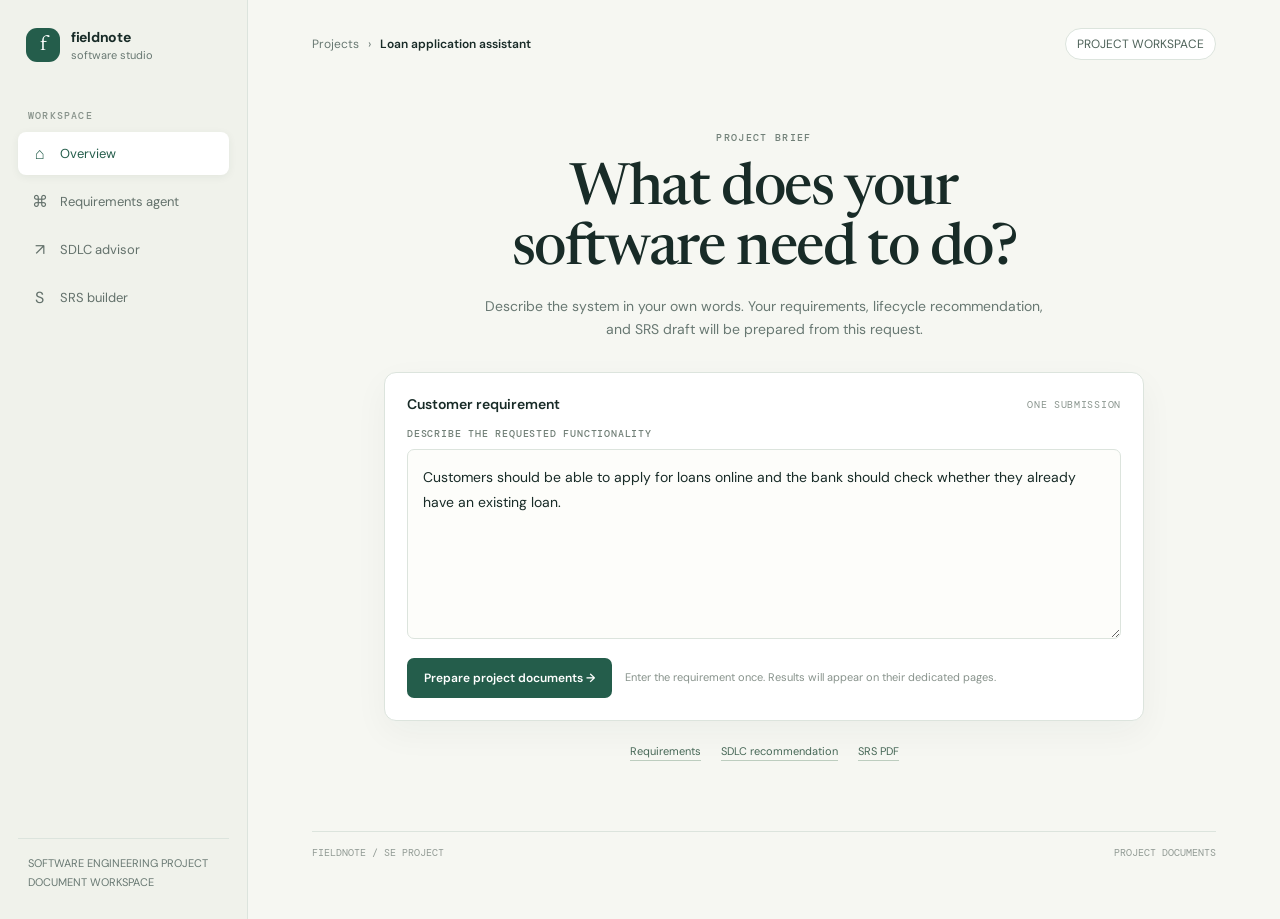
==== frontend/index.html @ cf6df82a "Organize project into focused folders" ====
<!doctype html>
<html lang="en">
<head>
  <meta charset="utf-8">
  <meta name="viewport" content="width=device-width, initial-scale=1">
  <title>Fieldnote — Project workspace</title>
  <link rel="stylesheet" href="assets/app.css">
  <style>
    .home-main{min-height:100vh;display:flex;flex-direction:column}
    .intake-wrap{flex:1;display:grid;place-items:center;padding:26px 0 70px}
    .intake-column{width:min(100%,760px);margin:auto}
    .home-heading{text-align:center;margin:0 auto 30px}
    .home-heading .eyebrow{margin-bottom:16px}
    .home-heading h1{font:500 clamp(38px,5vw,58px)/1.04 Newsreader,serif;letter-spacing:-1.4px;margin:0 0 14px}
    .home-heading p{font-size:14px;line-height:1.7;color:var(--muted);max-width:580px;margin:0 auto}
    .request-card{background:#fff;border:1px solid var(--line);border-radius:12px;box-shadow:0 12px 35px #22372b0b;padding:22px}
    .request-head{display:flex;justify-content:space-between;align-items:center;margin-bottom:14px}
    .request-head h2{font-size:14px;margin:0;font-weight:600}
    .request-head span{font:10px 'DM Mono';letter-spacing:.7px;color:#8a958e;text-transform:uppercase}
    .request-card textarea{min-height:190px;background:#fdfdfa;line-height:1.75;font-size:14px;padding:15px}
    .request-actions{display:flex;align-items:center;gap:13px;margin-top:15px;flex-wrap:wrap}
    .request-actions .btn{padding:12px 17px}
    .request-hint{font-size:11px;color:#87928b;line-height:1.6}
    .home-links{display:flex;justify-content:center;gap:9px 20px;flex-wrap:wrap;margin-top:23px;color:#76827a;font-size:11px}
    .home-links a{color:#466756;border-bottom:1px solid #bdcdbf;padding-bottom:2px}
    .home-links a:hover{color:#183e2d;border-color:#183e2d}
    .home-main .footer{margin-top:0}
    @media(max-width:850px){.intake-wrap{padding:15px 0 35px}.home-heading{margin-bottom:23px}.request-card{padding:17px}.request-card textarea{min-height:165px}}
  </style>
</head>
<body>
  <div class="shell">
    <aside class="side">
      <a class="brand" href="index.html"><span class="brand-mark">f</span><span><strong>fieldnote</strong><small>software studio</small></span></a>
      <div class="nav-label">Workspace</div>
      <nav class="nav">
        <a class="active" href="index.html"><span class="icon">⌂</span><span>Overview</span></a>
        <a href="requirements.html"><span class="icon">⌘</span><span>Requirements agent</span></a>
        <a href="sdlc.html"><span class="icon">↗</span><span>SDLC advisor</span></a>
        <a href="srs.html"><span class="icon">S</span><span>SRS builder</span></a>
      </nav>
      <div class="side-bottom">SOFTWARE ENGINEERING PROJECT<br>DOCUMENT WORKSPACE</div>
    </aside>
    <main class="main home-main">
      <div class="topline"><div class="crumb">Projects <span>›</span> <b>Loan application assistant</b></div><span class="avatar">PROJECT WORKSPACE</span></div>
      <div class="intake-wrap">
        <div class="intake-column">
          <header class="home-heading">
            <div class="eyebrow">Project brief</div>
            <h1>What does your<br>software need to do?</h1>
            <p>Describe the system in your own words. Your requirements, lifecycle recommendation, and SRS draft will be prepared from this request.</p>
          </header>
          <section class="request-card">
            <div class="request-head"><h2>Customer requirement</h2><span>One submission</span></div>
            <label class="label" for="request">Describe the requested functionality</label>
            <textarea id="request" placeholder="Example: Customers should be able to apply for loans online and the bank should check whether they already have an existing loan.">Customers should be able to apply for loans online and the bank should check whether they already have an existing loan.</textarea>
            <div class="request-actions">
              <button class="btn" id="run-workflow" type="button">Prepare project documents <span aria-hidden="true">→</span></button>
              <span class="request-hint" id="run-status">Enter the requirement once. Results will appear on their dedicated pages.</span>
            </div>
          </section>
          <nav class="home-links" aria-label="Project result pages">
            <a href="requirements.html">Requirements</a>
            <a href="sdlc.html">SDLC recommendation</a>
            <a href="srs.html">SRS PDF</a>
          </nav>
        </div>
      </div>
      <div class="footer"><span>FIELDNOTE / SE PROJECT</span><span>PROJECT DOCUMENTS</span></div>
    </main>
  </div>
  <script src="assets/agent-core.js"></script>
  <script src="assets/workflow.js"></script>
</body>
</html>
---- frontend/assets/app.css ----
@import url('https://fonts.googleapis.com/css2?family=DM+Mono:wght@400;500&family=DM+Sans:wght@400;500;600;700&family=Newsreader:opsz,wght@6..72,500;6..72,600&display=swap');
:root{--ink:#182b27;--muted:#687872;--line:#dce4dd;--paper:#f6f7f2;--white:#fff;--green:#245d4b;--lime:#d8ed9e;--orange:#e9a06a;--soft:#edf2eb;--shadow:0 18px 55px #26382c0c}*{box-sizing:border-box}body{margin:0;background:var(--paper);color:var(--ink);font-family:'DM Sans',sans-serif;font-size:14px}a{color:inherit;text-decoration:none}button,input,textarea{font:inherit}.shell{max-width:1440px;margin:auto;min-height:100vh;display:grid;grid-template-columns:248px 1fr}.side{background:#f0f2eb;border-right:1px solid var(--line);padding:28px 18px;display:flex;flex-direction:column}.brand{display:flex;align-items:center;gap:11px;margin:0 0 47px 8px}.brand-mark{width:34px;height:34px;border-radius:11px;background:var(--green);color:white;display:grid;place-items:center;font-family:Newsreader;font-size:21px}.brand strong{font-size:14px;letter-spacing:-.3px}.brand small{display:block;color:var(--muted);font-size:11px;margin-top:2px}.nav-label{font:500 10px 'DM Mono';letter-spacing:1.2px;color:#87928a;margin:0 10px 10px;text-transform:uppercase}.nav{display:grid;gap:5px}.nav a{padding:11px 12px;border-radius:8px;color:#63716b;display:flex;align-items:center;gap:11px;font-size:13px}.nav a:hover,.nav a.active{background:#fff;color:var(--green);box-shadow:0 2px 8px #213a2910}.nav .icon{width:19px;text-align:center;font-size:16px}.side-bottom{margin-top:auto;padding:15px 10px 0;border-top:1px solid var(--line);color:var(--muted);font-size:11px;line-height:1.7}.status-dot{display:inline-block;width:7px;height:7px;border-radius:50%;background:#6aa67e;margin-right:7px}.main{padding:28px clamp(24px,5vw,68px) 60px;max-width:1220px;width:100%}.topline{display:flex;align-items:center;justify-content:space-between;margin-bottom:45px;color:var(--muted);font-size:12px}.crumb{display:flex;gap:9px;align-items:center}.crumb b{color:var(--ink);font-weight:600}.avatar{border:1px solid var(--line);padding:7px 11px;border-radius:22px;color:#4e6259;background:#fff}.eyebrow{font:500 10px 'DM Mono';letter-spacing:1.35px;text-transform:uppercase;color:#718078;margin-bottom:13px}.hero{display:flex;justify-content:space-between;gap:30px;align-items:flex-end;margin-bottom:34px}.hero h1{font:500 clamp(34px,4vw,48px)/1.05 Newsreader,serif;letter-spacing:-1.1px;margin:0 0 12px}.hero p{color:var(--muted);margin:0;max-width:620px;line-height:1.65}.pill{font:11px 'DM Mono';border:1px solid var(--line);border-radius:20px;padding:8px 11px;color:#5a7066;background:#fff;white-space:nowrap}.grid{display:grid;grid-template-columns:1.6fr 1fr;gap:18px}.card{background:#fff;border:1px solid var(--line);border-radius:12px;box-shadow:var(--shadow)}.card-head{padding:19px 22px 14px;border-bottom:1px solid #edf0eb;display:flex;justify-content:space-between;align-items:center}.card-head h2{font-size:14px;margin:0;font-weight:600}.card-head small{color:var(--muted);font:10px 'DM Mono'}.card-body{padding:21px 22px}.scenario{background:#f7f8f4;border:1px solid #e5eae3;border-radius:8px;padding:15px 16px;color:#43534d;line-height:1.65;margin-bottom:18px}.label{display:block;font:500 10px 'DM Mono';text-transform:uppercase;letter-spacing:.8px;color:#728078;margin:0 0 9px}.field,textarea{width:100%;background:#fbfcf9;border:1px solid var(--line);border-radius:7px;padding:12px 13px;color:var(--ink);outline:none}.field:focus,textarea:focus{border-color:#709b83;box-shadow:0 0 0 3px #245d4b13}textarea{resize:vertical;min-height:126px;line-height:1.6}.btn{border:0;border-radius:7px;padding:11px 15px;background:var(--green);color:white;font-size:12px;font-weight:600;cursor:pointer}.btn:hover{background:#194536}.btn.secondary{background:#edf2eb;color:var(--green)}.btn-row{display:flex;align-items:center;gap:10px;margin-top:14px}.hint{font-size:11px;color:#89938c}.list{display:grid;gap:10px}.req{padding:14px;border:1px solid var(--line);border-radius:8px;background:#fff}.req-top{display:flex;justify-content:space-between;gap:12px;margin-bottom:8px}.req-id{font:11px 'DM Mono';color:var(--green)}.tag{background:#eaf3e9;color:#477255;padding:4px 7px;border-radius:4px;font:9px 'DM Mono';text-transform:uppercase}.req p{font-size:12px;line-height:1.6;margin:0;color:#3c4b45}.req-foot{border-top:1px solid #eef0ed;margin-top:10px;padding-top:9px;display:flex;justify-content:space-between;color:#89938c;font-size:10px}.side-stack{display:grid;gap:18px;align-content:start}.stat{display:flex;justify-content:space-between;align-items:center;padding:13px 0;border-bottom:1px solid #edf0eb}.stat:last-child{border:0}.stat span{color:var(--muted);font-size:12px}.stat b{font:500 12px 'DM Mono';color:var(--ink)}.progress{display:flex;gap:5px;margin:5px 0 14px}.progress i{height:3px;background:#dce5de;border-radius:3px;flex:1}.progress i.on{background:#5c9871}.step{display:flex;gap:12px;margin:14px 0}.stepnum{width:23px;height:23px;border:1px solid var(--line);border-radius:50%;display:grid;place-items:center;font:10px 'DM Mono';color:#708178;flex:none}.step.active .stepnum{background:var(--green);border-color:var(--green);color:#fff}.step strong{display:block;font-size:12px;margin:2px 0 4px}.step span{font-size:10px;color:var(--muted)}.result{margin-top:18px;background:#edf3e9;border:1px solid #dbe7d7;border-radius:9px;padding:16px}.result h3{margin:0 0 5px;font:500 23px Newsreader}.result p{margin:0;color:#5e6c62;font-size:11px;line-height:1.6}.model{padding:14px 0;border-bottom:1px solid #edf0eb}.model:last-child{border:0}.modelline{display:flex;justify-content:space-between;align-items:center}.modelline b{font-size:12px}.score{font:11px 'DM Mono';color:var(--green)}.bar{height:4px;background:#eef1ec;border-radius:4px;margin:9px 0 6px}.bar i{display:block;height:100%;border-radius:4px;background:#78a686}.model small{color:#88928c;font-size:10px}.note{padding:12px;border-left:2px solid var(--orange);background:#fbf4ec;color:#79624d;font-size:11px;line-height:1.6;margin-top:12px}.empty{color:#87938c;text-align:center;padding:35px 10px;font-size:12px}.footer{margin-top:26px;padding-top:14px;border-top:1px solid var(--line);display:flex;justify-content:space-between;color:#929b95;font:10px 'DM Mono'}.mono{font-family:'DM Mono';font-size:11px}.chip{padding:5px 8px;border-radius:4px;background:#f2f3ee;color:#6d7a71;font:9px 'DM Mono';text-transform:uppercase}.form-grid{display:grid;grid-template-columns:1fr 1fr;gap:12px}.fieldwrap{margin:14px 0}.banner{padding:12px 14px;background:#f9f1e8;border:1px solid #efe1ce;border-radius:7px;color:#806348;font-size:11px;line-height:1.6;margin-top:15px}
@media(max-width:850px){.shell{grid-template-columns:1fr}.side{padding:13px 16px;border-right:0;border-bottom:1px solid var(--line);flex-direction:row;align-items:center;gap:20px}.brand{margin:0}.nav-label,.side-bottom{display:none}.nav{display:flex;margin-left:auto}.nav a{padding:8px}.nav a span:last-child{display:none}.main{padding:25px 20px 45px}.grid{grid-template-columns:1fr}.hero{align-items:flex-start;flex-direction:column;gap:15px}.topline{margin-bottom:30px}}@media(max-width:480px){.form-grid{grid-template-columns:1fr}.nav a .icon{font-size:18px}.side{gap:4px}.brand strong{font-size:12px}.brand-mark{width:30px;height:30px}}
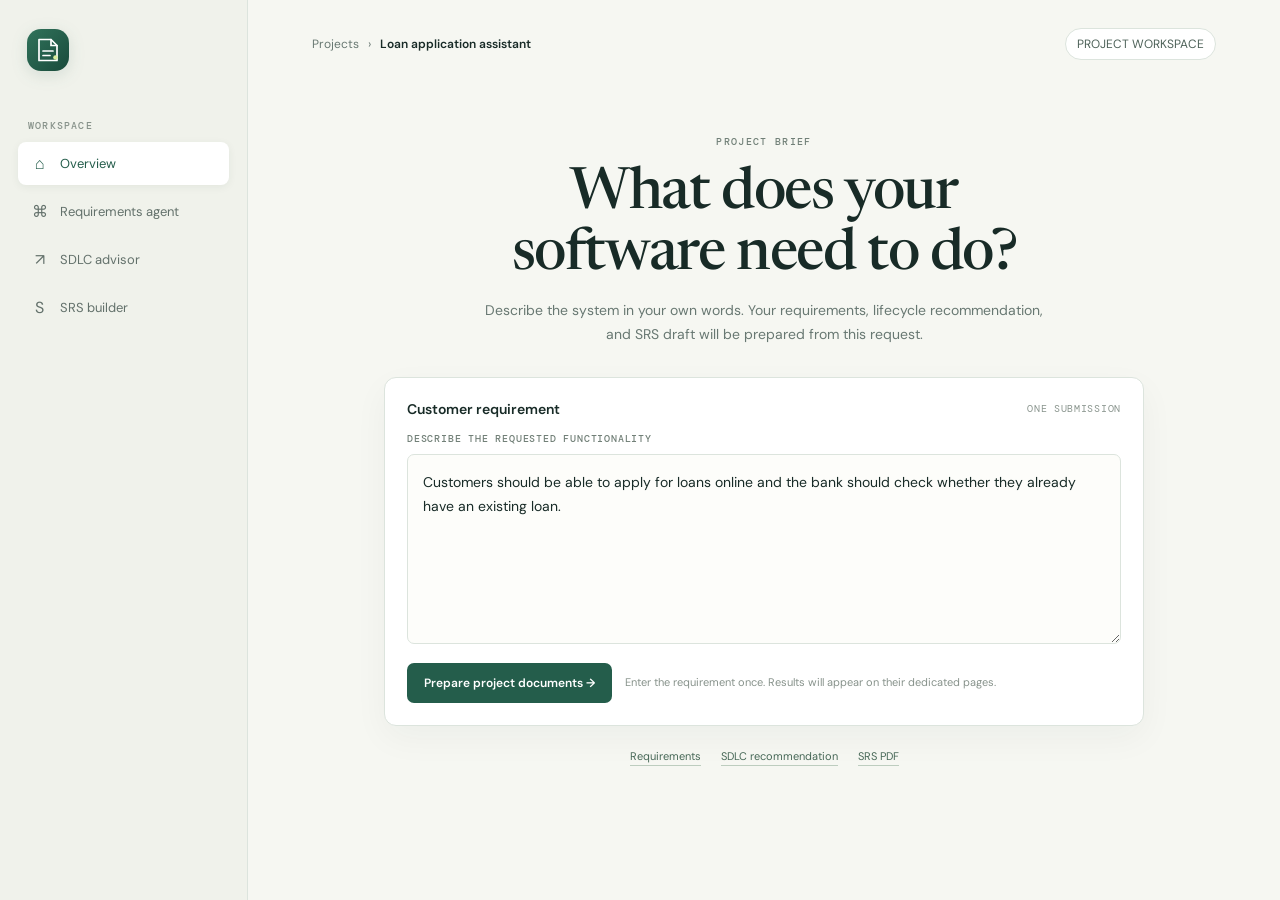
==== commit 777648e9: "Replace text branding and clean page chrome" ====
--- a/frontend/index.html
+++ b/frontend/index.html
@@ -24,14 +24,13 @@
     .home-links{display:flex;justify-content:center;gap:9px 20px;flex-wrap:wrap;margin-top:23px;color:#76827a;font-size:11px}
     .home-links a{color:#466756;border-bottom:1px solid #bdcdbf;padding-bottom:2px}
     .home-links a:hover{color:#183e2d;border-color:#183e2d}
-    .home-main .footer{margin-top:0}
     @media(max-width:850px){.intake-wrap{padding:15px 0 35px}.home-heading{margin-bottom:23px}.request-card{padding:17px}.request-card textarea{min-height:165px}}
   </style>
 </head>
 <body>
   <div class="shell">
     <aside class="side">
-      <a class="brand" href="index.html"><span class="brand-mark">f</span><span><strong>fieldnote</strong><small>software studio</small></span></a>
+      <a class="brand" href="index.html" aria-label="Fieldnote home"><svg class="brand-logo" viewBox="0 0 44 44" aria-hidden="true"><defs><linearGradient id="brandFill" x1="0" y1="0" x2="1" y2="1"><stop offset="0" stop-color="#31735b"/><stop offset="1" stop-color="#194a3b"/></linearGradient></defs><rect x="1" y="1" width="42" height="42" rx="14" fill="url(#brandFill)"/><path d="M13 11.5h12l6 6v15H13z" fill="none" stroke="#fff" stroke-width="1.7" stroke-linejoin="round"/><path d="M25 11.5v6h6M17 23h10M17 27.5h7" fill="none" stroke="#fff" stroke-width="1.7" stroke-linecap="round"/><circle cx="29.5" cy="29.5" r="2.3" fill="#d8ed9e"/></svg></a>
       <div class="nav-label">Workspace</div>
       <nav class="nav">
         <a class="active" href="index.html"><span class="icon">⌂</span><span>Overview</span></a>
@@ -39,7 +38,7 @@
         <a href="sdlc.html"><span class="icon">↗</span><span>SDLC advisor</span></a>
         <a href="srs.html"><span class="icon">S</span><span>SRS builder</span></a>
       </nav>
-      <div class="side-bottom">SOFTWARE ENGINEERING PROJECT<br>DOCUMENT WORKSPACE</div>
+
     </aside>
     <main class="main home-main">
       <div class="topline"><div class="crumb">Projects <span>›</span> <b>Loan application assistant</b></div><span class="avatar">PROJECT WORKSPACE</span></div>
@@ -66,7 +65,7 @@
           </nav>
         </div>
       </div>
-      <div class="footer"><span>FIELDNOTE / SE PROJECT</span><span>PROJECT DOCUMENTS</span></div>
+
     </main>
   </div>
   <script src="assets/agent-core.js"></script>
--- a/frontend/assets/app.css
+++ b/frontend/assets/app.css
@@ -1,3 +1,3 @@
 @import url('https://fonts.googleapis.com/css2?family=DM+Mono:wght@400;500&family=DM+Sans:wght@400;500;600;700&family=Newsreader:opsz,wght@6..72,500;6..72,600&display=swap');
-:root{--ink:#182b27;--muted:#687872;--line:#dce4dd;--paper:#f6f7f2;--white:#fff;--green:#245d4b;--lime:#d8ed9e;--orange:#e9a06a;--soft:#edf2eb;--shadow:0 18px 55px #26382c0c}*{box-sizing:border-box}body{margin:0;background:var(--paper);color:var(--ink);font-family:'DM Sans',sans-serif;font-size:14px}a{color:inherit;text-decoration:none}button,input,textarea{font:inherit}.shell{max-width:1440px;margin:auto;min-height:100vh;display:grid;grid-template-columns:248px 1fr}.side{background:#f0f2eb;border-right:1px solid var(--line);padding:28px 18px;display:flex;flex-direction:column}.brand{display:flex;align-items:center;gap:11px;margin:0 0 47px 8px}.brand-mark{width:34px;height:34px;border-radius:11px;background:var(--green);color:white;display:grid;place-items:center;font-family:Newsreader;font-size:21px}.brand strong{font-size:14px;letter-spacing:-.3px}.brand small{display:block;color:var(--muted);font-size:11px;margin-top:2px}.nav-label{font:500 10px 'DM Mono';letter-spacing:1.2px;color:#87928a;margin:0 10px 10px;text-transform:uppercase}.nav{display:grid;gap:5px}.nav a{padding:11px 12px;border-radius:8px;color:#63716b;display:flex;align-items:center;gap:11px;font-size:13px}.nav a:hover,.nav a.active{background:#fff;color:var(--green);box-shadow:0 2px 8px #213a2910}.nav .icon{width:19px;text-align:center;font-size:16px}.side-bottom{margin-top:auto;padding:15px 10px 0;border-top:1px solid var(--line);color:var(--muted);font-size:11px;line-height:1.7}.status-dot{display:inline-block;width:7px;height:7px;border-radius:50%;background:#6aa67e;margin-right:7px}.main{padding:28px clamp(24px,5vw,68px) 60px;max-width:1220px;width:100%}.topline{display:flex;align-items:center;justify-content:space-between;margin-bottom:45px;color:var(--muted);font-size:12px}.crumb{display:flex;gap:9px;align-items:center}.crumb b{color:var(--ink);font-weight:600}.avatar{border:1px solid var(--line);padding:7px 11px;border-radius:22px;color:#4e6259;background:#fff}.eyebrow{font:500 10px 'DM Mono';letter-spacing:1.35px;text-transform:uppercase;color:#718078;margin-bottom:13px}.hero{display:flex;justify-content:space-between;gap:30px;align-items:flex-end;margin-bottom:34px}.hero h1{font:500 clamp(34px,4vw,48px)/1.05 Newsreader,serif;letter-spacing:-1.1px;margin:0 0 12px}.hero p{color:var(--muted);margin:0;max-width:620px;line-height:1.65}.pill{font:11px 'DM Mono';border:1px solid var(--line);border-radius:20px;padding:8px 11px;color:#5a7066;background:#fff;white-space:nowrap}.grid{display:grid;grid-template-columns:1.6fr 1fr;gap:18px}.card{background:#fff;border:1px solid var(--line);border-radius:12px;box-shadow:var(--shadow)}.card-head{padding:19px 22px 14px;border-bottom:1px solid #edf0eb;display:flex;justify-content:space-between;align-items:center}.card-head h2{font-size:14px;margin:0;font-weight:600}.card-head small{color:var(--muted);font:10px 'DM Mono'}.card-body{padding:21px 22px}.scenario{background:#f7f8f4;border:1px solid #e5eae3;border-radius:8px;padding:15px 16px;color:#43534d;line-height:1.65;margin-bottom:18px}.label{display:block;font:500 10px 'DM Mono';text-transform:uppercase;letter-spacing:.8px;color:#728078;margin:0 0 9px}.field,textarea{width:100%;background:#fbfcf9;border:1px solid var(--line);border-radius:7px;padding:12px 13px;color:var(--ink);outline:none}.field:focus,textarea:focus{border-color:#709b83;box-shadow:0 0 0 3px #245d4b13}textarea{resize:vertical;min-height:126px;line-height:1.6}.btn{border:0;border-radius:7px;padding:11px 15px;background:var(--green);color:white;font-size:12px;font-weight:600;cursor:pointer}.btn:hover{background:#194536}.btn.secondary{background:#edf2eb;color:var(--green)}.btn-row{display:flex;align-items:center;gap:10px;margin-top:14px}.hint{font-size:11px;color:#89938c}.list{display:grid;gap:10px}.req{padding:14px;border:1px solid var(--line);border-radius:8px;background:#fff}.req-top{display:flex;justify-content:space-between;gap:12px;margin-bottom:8px}.req-id{font:11px 'DM Mono';color:var(--green)}.tag{background:#eaf3e9;color:#477255;padding:4px 7px;border-radius:4px;font:9px 'DM Mono';text-transform:uppercase}.req p{font-size:12px;line-height:1.6;margin:0;color:#3c4b45}.req-foot{border-top:1px solid #eef0ed;margin-top:10px;padding-top:9px;display:flex;justify-content:space-between;color:#89938c;font-size:10px}.side-stack{display:grid;gap:18px;align-content:start}.stat{display:flex;justify-content:space-between;align-items:center;padding:13px 0;border-bottom:1px solid #edf0eb}.stat:last-child{border:0}.stat span{color:var(--muted);font-size:12px}.stat b{font:500 12px 'DM Mono';color:var(--ink)}.progress{display:flex;gap:5px;margin:5px 0 14px}.progress i{height:3px;background:#dce5de;border-radius:3px;flex:1}.progress i.on{background:#5c9871}.step{display:flex;gap:12px;margin:14px 0}.stepnum{width:23px;height:23px;border:1px solid var(--line);border-radius:50%;display:grid;place-items:center;font:10px 'DM Mono';color:#708178;flex:none}.step.active .stepnum{background:var(--green);border-color:var(--green);color:#fff}.step strong{display:block;font-size:12px;margin:2px 0 4px}.step span{font-size:10px;color:var(--muted)}.result{margin-top:18px;background:#edf3e9;border:1px solid #dbe7d7;border-radius:9px;padding:16px}.result h3{margin:0 0 5px;font:500 23px Newsreader}.result p{margin:0;color:#5e6c62;font-size:11px;line-height:1.6}.model{padding:14px 0;border-bottom:1px solid #edf0eb}.model:last-child{border:0}.modelline{display:flex;justify-content:space-between;align-items:center}.modelline b{font-size:12px}.score{font:11px 'DM Mono';color:var(--green)}.bar{height:4px;background:#eef1ec;border-radius:4px;margin:9px 0 6px}.bar i{display:block;height:100%;border-radius:4px;background:#78a686}.model small{color:#88928c;font-size:10px}.note{padding:12px;border-left:2px solid var(--orange);background:#fbf4ec;color:#79624d;font-size:11px;line-height:1.6;margin-top:12px}.empty{color:#87938c;text-align:center;padding:35px 10px;font-size:12px}.footer{margin-top:26px;padding-top:14px;border-top:1px solid var(--line);display:flex;justify-content:space-between;color:#929b95;font:10px 'DM Mono'}.mono{font-family:'DM Mono';font-size:11px}.chip{padding:5px 8px;border-radius:4px;background:#f2f3ee;color:#6d7a71;font:9px 'DM Mono';text-transform:uppercase}.form-grid{display:grid;grid-template-columns:1fr 1fr;gap:12px}.fieldwrap{margin:14px 0}.banner{padding:12px 14px;background:#f9f1e8;border:1px solid #efe1ce;border-radius:7px;color:#806348;font-size:11px;line-height:1.6;margin-top:15px}
-@media(max-width:850px){.shell{grid-template-columns:1fr}.side{padding:13px 16px;border-right:0;border-bottom:1px solid var(--line);flex-direction:row;align-items:center;gap:20px}.brand{margin:0}.nav-label,.side-bottom{display:none}.nav{display:flex;margin-left:auto}.nav a{padding:8px}.nav a span:last-child{display:none}.main{padding:25px 20px 45px}.grid{grid-template-columns:1fr}.hero{align-items:flex-start;flex-direction:column;gap:15px}.topline{margin-bottom:30px}}@media(max-width:480px){.form-grid{grid-template-columns:1fr}.nav a .icon{font-size:18px}.side{gap:4px}.brand strong{font-size:12px}.brand-mark{width:30px;height:30px}}
+:root{--ink:#182b27;--muted:#687872;--line:#dce4dd;--paper:#f6f7f2;--white:#fff;--green:#245d4b;--lime:#d8ed9e;--orange:#e9a06a;--soft:#edf2eb;--shadow:0 18px 55px #26382c0c}*{box-sizing:border-box}body{margin:0;background:var(--paper);color:var(--ink);font-family:'DM Sans',sans-serif;font-size:14px}a{color:inherit;text-decoration:none}button,input,textarea{font:inherit}.shell{max-width:1440px;margin:auto;min-height:100vh;display:grid;grid-template-columns:248px 1fr}.side{background:#f0f2eb;border-right:1px solid var(--line);padding:28px 18px;display:flex;flex-direction:column}.brand{display:inline-flex;align-items:center;justify-content:center;margin:0 0 47px 8px;width:44px;height:44px;border-radius:14px;outline-offset:4px;transition:transform .18s ease}.brand:hover{transform:translateY(-1px)}.brand:focus-visible{outline:2px solid #6aa67e}.brand-logo{display:block;width:44px;height:44px;filter:drop-shadow(0 4px 8px #245d4b22)}.nav-label{font:500 10px 'DM Mono';letter-spacing:1.2px;color:#87928a;margin:0 10px 10px;text-transform:uppercase}.nav{display:grid;gap:5px}.nav a{padding:11px 12px;border-radius:8px;color:#63716b;display:flex;align-items:center;gap:11px;font-size:13px}.nav a:hover,.nav a.active{background:#fff;color:var(--green);box-shadow:0 2px 8px #213a2910}.nav .icon{width:19px;text-align:center;font-size:16px}.main{padding:28px clamp(24px,5vw,68px) 60px;max-width:1220px;width:100%}.topline{display:flex;align-items:center;justify-content:space-between;margin-bottom:45px;color:var(--muted);font-size:12px}.crumb{display:flex;gap:9px;align-items:center}.crumb b{color:var(--ink);font-weight:600}.avatar{border:1px solid var(--line);padding:7px 11px;border-radius:22px;color:#4e6259;background:#fff}.eyebrow{font:500 10px 'DM Mono';letter-spacing:1.35px;text-transform:uppercase;color:#718078;margin-bottom:13px}.hero{display:flex;justify-content:space-between;gap:30px;align-items:flex-end;margin-bottom:34px}.hero h1{font:500 clamp(34px,4vw,48px)/1.05 Newsreader,serif;letter-spacing:-1.1px;margin:0 0 12px}.hero p{color:var(--muted);margin:0;max-width:620px;line-height:1.65}.pill{font:11px 'DM Mono';border:1px solid var(--line);border-radius:20px;padding:8px 11px;color:#5a7066;background:#fff;white-space:nowrap}.grid{display:grid;grid-template-columns:1.6fr 1fr;gap:18px}.card{background:#fff;border:1px solid var(--line);border-radius:12px;box-shadow:var(--shadow)}.card-head{padding:19px 22px 14px;border-bottom:1px solid #edf0eb;display:flex;justify-content:space-between;align-items:center}.card-head h2{font-size:14px;margin:0;font-weight:600}.card-head small{color:var(--muted);font:10px 'DM Mono'}.card-body{padding:21px 22px}.scenario{background:#f7f8f4;border:1px solid #e5eae3;border-radius:8px;padding:15px 16px;color:#43534d;line-height:1.65;margin-bottom:18px}.label{display:block;font:500 10px 'DM Mono';text-transform:uppercase;letter-spacing:.8px;color:#728078;margin:0 0 9px}.field,textarea{width:100%;background:#fbfcf9;border:1px solid var(--line);border-radius:7px;padding:12px 13px;color:var(--ink);outline:none}.field:focus,textarea:focus{border-color:#709b83;box-shadow:0 0 0 3px #245d4b13}textarea{resize:vertical;min-height:126px;line-height:1.6}.btn{border:0;border-radius:7px;padding:11px 15px;background:var(--green);color:white;font-size:12px;font-weight:600;cursor:pointer}.btn:hover{background:#194536}.btn.secondary{background:#edf2eb;color:var(--green)}.btn-row{display:flex;align-items:center;gap:10px;margin-top:14px}.hint{font-size:11px;color:#89938c}.list{display:grid;gap:10px}.req{padding:14px;border:1px solid var(--line);border-radius:8px;background:#fff}.req-top{display:flex;justify-content:space-between;gap:12px;margin-bottom:8px}.req-id{font:11px 'DM Mono';color:var(--green)}.tag{background:#eaf3e9;color:#477255;padding:4px 7px;border-radius:4px;font:9px 'DM Mono';text-transform:uppercase}.req p{font-size:12px;line-height:1.6;margin:0;color:#3c4b45}.req-foot{border-top:1px solid #eef0ed;margin-top:10px;padding-top:9px;display:flex;justify-content:space-between;color:#89938c;font-size:10px}.side-stack{display:grid;gap:18px;align-content:start}.stat{display:flex;justify-content:space-between;align-items:center;padding:13px 0;border-bottom:1px solid #edf0eb}.stat:last-child{border:0}.stat span{color:var(--muted);font-size:12px}.stat b{font:500 12px 'DM Mono';color:var(--ink)}.progress{display:flex;gap:5px;margin:5px 0 14px}.progress i{height:3px;background:#dce5de;border-radius:3px;flex:1}.progress i.on{background:#5c9871}.step{display:flex;gap:12px;margin:14px 0}.stepnum{width:23px;height:23px;border:1px solid var(--line);border-radius:50%;display:grid;place-items:center;font:10px 'DM Mono';color:#708178;flex:none}.step.active .stepnum{background:var(--green);border-color:var(--green);color:#fff}.step strong{display:block;font-size:12px;margin:2px 0 4px}.step span{font-size:10px;color:var(--muted)}.result{margin-top:18px;background:#edf3e9;border:1px solid #dbe7d7;border-radius:9px;padding:16px}.result h3{margin:0 0 5px;font:500 23px Newsreader}.result p{margin:0;color:#5e6c62;font-size:11px;line-height:1.6}.model{padding:14px 0;border-bottom:1px solid #edf0eb}.model:last-child{border:0}.modelline{display:flex;justify-content:space-between;align-items:center}.modelline b{font-size:12px}.score{font:11px 'DM Mono';color:var(--green)}.bar{height:4px;background:#eef1ec;border-radius:4px;margin:9px 0 6px}.bar i{display:block;height:100%;border-radius:4px;background:#78a686}.model small{color:#88928c;font-size:10px}.note{padding:12px;border-left:2px solid var(--orange);background:#fbf4ec;color:#79624d;font-size:11px;line-height:1.6;margin-top:12px}.empty{color:#87938c;text-align:center;padding:35px 10px;font-size:12px}.footer{margin-top:26px;padding-top:14px;border-top:1px solid var(--line);display:flex;justify-content:space-between;color:#929b95;font:10px 'DM Mono'}.mono{font-family:'DM Mono';font-size:11px}.chip{padding:5px 8px;border-radius:4px;background:#f2f3ee;color:#6d7a71;font:9px 'DM Mono';text-transform:uppercase}.form-grid{display:grid;grid-template-columns:1fr 1fr;gap:12px}.fieldwrap{margin:14px 0}.banner{padding:12px 14px;background:#f9f1e8;border:1px solid #efe1ce;border-radius:7px;color:#806348;font-size:11px;line-height:1.6;margin-top:15px}
+@media(max-width:850px){.shell{grid-template-columns:1fr}.side{padding:13px 16px;border-right:0;border-bottom:1px solid var(--line);flex-direction:row;align-items:center;gap:20px}.brand{margin:0}.nav-label,.side-bottom{display:none}.nav{display:flex;margin-left:auto}.nav a{padding:8px}.nav a span:last-child{display:none}.main{padding:25px 20px 45px}.grid{grid-template-columns:1fr}.hero{align-items:flex-start;flex-direction:column;gap:15px}.topline{margin-bottom:30px}}@media(max-width:480px){.form-grid{grid-template-columns:1fr}.nav a .icon{font-size:18px}.side{gap:4px}.brand{width:36px;height:36px}.brand-logo{width:36px;height:36px}}
